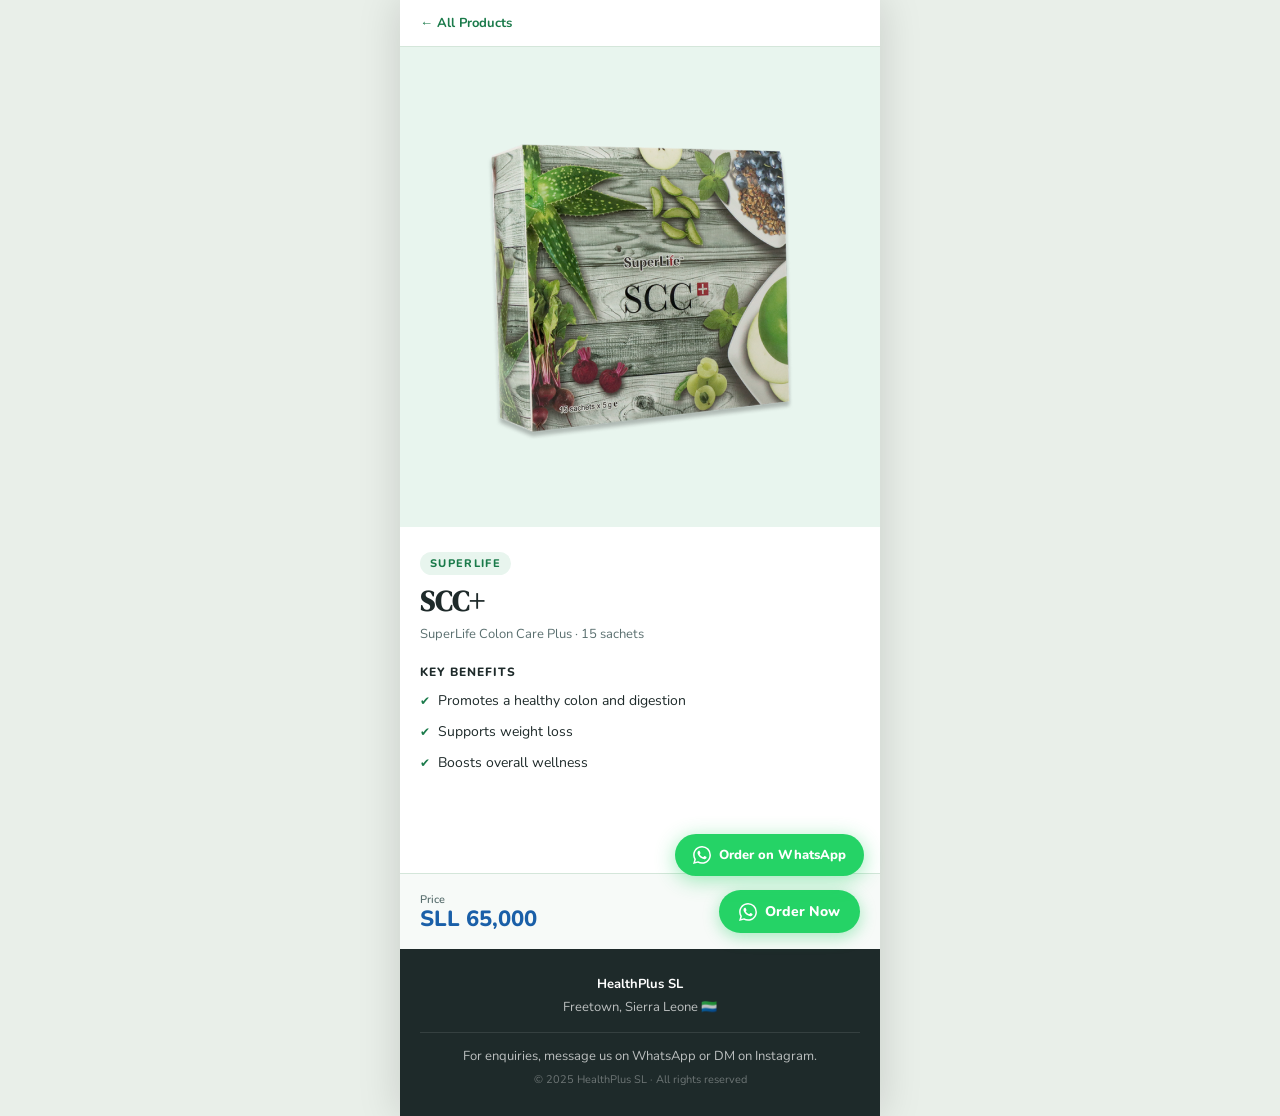
==== products/scc-plus.html @ d11a072e "Add product pages for SNC, SRC, and STC30 with detailed descriptions and ordering options" ====
<!DOCTYPE html>
<html lang="en">
<head>
  <meta charset="UTF-8" />
  <meta name="viewport" content="width=device-width, initial-scale=1.0" />
  <title>SCC+ — SuperLife Colon Care Plus | HealthPlus SL</title>

  <meta name="description" content="SuperLife SCC+ promotes a healthy colon, supports digestion, and aids weight loss. Order from Mariama S. Bah on WhatsApp in Sierra Leone." />
  <meta name="robots" content="index, follow" />
  <link rel="canonical" href="https://mariamasajorbah.netlify.app/products/scc-plus.html" />

  <meta property="og:type" content="product" />
  <meta property="og:url" content="https://mariamasajorbah.netlify.app/products/scc-plus.html" />
  <meta property="og:title" content="SCC+ — SuperLife Colon Care Plus | HealthPlus SL" />
  <meta property="og:description" content="Promotes a healthy colon and digestion, supports weight loss, and boosts overall wellness. SLL 65,000. Order on WhatsApp." />
  <meta property="og:image" content="https://mariamasajorbah.netlify.app/public/images/products/SCC+.png" />
  <meta property="og:image:width" content="800" />
  <meta property="og:image:height" content="800" />
  <meta property="og:site_name" content="HealthPlus SL" />

  <meta name="twitter:card" content="summary_large_image" />
  <meta name="twitter:title" content="SCC+ — SuperLife Colon Care Plus | HealthPlus SL" />
  <meta name="twitter:description" content="Promotes a healthy colon and digestion, supports weight loss, and boosts overall wellness. SLL 65,000." />
  <meta name="twitter:image" content="https://mariamasajorbah.netlify.app/public/images/products/SCC+.png" />

  <link rel="preconnect" href="https://fonts.googleapis.com" />
  <link rel="preconnect" href="https://fonts.gstatic.com" crossorigin />
  <link href="https://fonts.googleapis.com/css2?family=DM+Serif+Display:ital@0;1&family=Nunito:wght@400;500;600;700;800&display=swap" rel="stylesheet" />
  <link rel="stylesheet" href="/assets/style.css" />

  <style>
    .prod-nav {
      display: flex;
      align-items: center;
      padding: 14px 20px;
      background: var(--white);
      border-bottom: 1px solid var(--border);
      position: sticky;
      top: 0;
      z-index: 10;
    }
    .prod-nav-back {
      display: inline-flex;
      align-items: center;
      gap: 6px;
      font-size: 13px;
      font-weight: 700;
      color: var(--green);
      text-decoration: none;
    }
    .prod-nav-back:hover { color: var(--green-dark); }
    .prod-hero {
      width: 100%;
      aspect-ratio: 1 / 1;
      background: var(--green-light);
      overflow: hidden;
    }
    .prod-hero img {
      width: 100%;
      height: 100%;
      object-fit: contain;
      display: block;
      padding: 24px;
    }
    .prod-info {
      padding: 24px 20px 100px;
      background: var(--white);
    }
    .prod-brand {
      display: inline-block;
      font-size: 11px;
      font-weight: 800;
      letter-spacing: 0.12em;
      text-transform: uppercase;
      color: var(--green);
      background: var(--green-light);
      padding: 4px 10px;
      border-radius: 20px;
      margin-bottom: 10px;
    }
    .prod-title {
      font-family: 'DM Serif Display', serif;
      font-size: 28px;
      color: var(--charcoal);
      line-height: 1.2;
      margin-bottom: 6px;
    }
    .prod-subtitle {
      font-size: 13px;
      color: var(--muted);
      margin-bottom: 20px;
      line-height: 1.5;
    }
    .prod-benefits-heading {
      font-size: 12px;
      font-weight: 800;
      letter-spacing: 0.08em;
      text-transform: uppercase;
      color: var(--charcoal);
      margin-bottom: 10px;
    }
    .prod-benefits {
      list-style: none;
      display: flex;
      flex-direction: column;
      gap: 10px;
    }
    .prod-benefits li {
      display: flex;
      align-items: flex-start;
      gap: 8px;
      font-size: 14px;
      color: var(--charcoal);
      line-height: 1.5;
    }
    .prod-benefits li::before {
      content: '✔';
      color: var(--green);
      font-size: 12px;
      flex-shrink: 0;
      margin-top: 2px;
    }
    .prod-order {
      padding: 16px 20px;
      background: var(--off-white);
      border-top: 1px solid var(--border);
      display: flex;
      align-items: center;
      justify-content: space-between;
      gap: 12px;
      position: sticky;
      bottom: 0;
    }
    .prod-price-label {
      font-size: 11px;
      color: var(--muted);
      font-weight: 600;
    }
    .prod-price {
      font-size: 22px;
      font-weight: 800;
      color: var(--blue);
      line-height: 1.1;
    }
    .prod-wa-btn {
      display: inline-flex;
      align-items: center;
      gap: 8px;
      background: var(--wa-green);
      color: #fff;
      font-family: 'Nunito', sans-serif;
      font-size: 14px;
      font-weight: 800;
      padding: 12px 20px;
      border-radius: 50px;
      text-decoration: none;
      box-shadow: 0 4px 16px rgba(37,211,102,0.4);
      transition: transform 0.2s, box-shadow 0.2s;
      white-space: nowrap;
    }
    .prod-wa-btn:hover {
      transform: translateY(-2px);
      box-shadow: 0 6px 24px rgba(37,211,102,0.5);
    }
  </style>
</head>
<body>

<div class="float-wa">
  <a href="https://wa.me/+23200000000" target="_blank" rel="noopener">
    <svg width="18" height="18" viewBox="0 0 24 24" fill="white"><path d="M17.472 14.382c-.297-.149-1.758-.867-2.03-.967-.273-.099-.471-.148-.67.15-.197.297-.767.966-.94 1.164-.173.199-.347.223-.644.075-.297-.15-1.255-.463-2.39-1.475-.883-.788-1.48-1.761-1.653-2.059-.173-.297-.018-.458.13-.606.134-.133.298-.347.446-.52.149-.174.198-.298.298-.497.099-.198.05-.371-.025-.52-.075-.149-.669-1.612-.916-2.207-.242-.579-.487-.5-.669-.51-.173-.008-.371-.01-.57-.01-.198 0-.52.074-.792.372-.272.297-1.04 1.016-1.04 2.479 0 1.462 1.065 2.875 1.213 3.074.149.198 2.096 3.2 5.077 4.487.709.306 1.262.489 1.694.625.712.227 1.36.195 1.871.118.571-.085 1.758-.719 2.006-1.413.248-.694.248-1.289.173-1.413-.074-.124-.272-.198-.57-.347m-5.421 7.403h-.004a9.87 9.87 0 01-5.031-1.378l-.361-.214-3.741.982.998-3.648-.235-.374a9.86 9.86 0 01-1.51-5.26c.001-5.45 4.436-9.884 9.888-9.884 2.64 0 5.122 1.03 6.988 2.898a9.825 9.825 0 012.893 6.994c-.003 5.45-4.437 9.884-9.885 9.884m8.413-18.297A11.815 11.815 0 0012.05 0C5.495 0 .16 5.335.157 11.892c0 2.096.547 4.142 1.588 5.945L.057 24l6.305-1.654a11.882 11.882 0 005.683 1.448h.005c6.554 0 11.89-5.335 11.893-11.893a11.821 11.821 0 00-3.48-8.413z"/></svg>
    Order on WhatsApp
  </a>
</div>

<div class="page">

  <nav class="prod-nav">
    <a href="/" class="prod-nav-back">← All Products</a>
  </nav>

  <div class="prod-hero">
    <img src="/public/images/products/SCC+.png" alt="SuperLife SCC+" onerror="this.src='https://placehold.co/480x480/e8f5ee/1a7a4a?text=SCC%2B'" />
  </div>

  <section class="prod-info">
    <div class="prod-brand">SuperLife</div>
    <h1 class="prod-title">SCC+</h1>
    <p class="prod-subtitle">SuperLife Colon Care Plus &middot; 15 sachets</p>

    <div class="prod-benefits-heading">Key Benefits</div>
    <ul class="prod-benefits">
      <li>Promotes a healthy colon and digestion</li>
      <li>Supports weight loss</li>
      <li>Boosts overall wellness</li>
    </ul>
  </section>

  <div class="prod-order">
    <div>
      <div class="prod-price-label">Price</div>
      <div class="prod-price">SLL 65,000</div>
    </div>
    <a href="https://wa.me/+23200000000?text=Hi%2C%20I%20want%20to%20order%20SCC%2B%20-%20SuperLife%20Colon%20Care%20Plus" class="prod-wa-btn" target="_blank" rel="noopener">
      <svg width="18" height="18" viewBox="0 0 24 24" fill="white"><path d="M17.472 14.382c-.297-.149-1.758-.867-2.03-.967-.273-.099-.471-.148-.67.15-.197.297-.767.966-.94 1.164-.173.199-.347.223-.644.075-.297-.15-1.255-.463-2.39-1.475-.883-.788-1.48-1.761-1.653-2.059-.173-.297-.018-.458.13-.606.134-.133.298-.347.446-.52.149-.174.198-.298.298-.497.099-.198.05-.371-.025-.52-.075-.149-.669-1.612-.916-2.207-.242-.579-.487-.5-.669-.51-.173-.008-.371-.01-.57-.01-.198 0-.52.074-.792.372-.272.297-1.04 1.016-1.04 2.479 0 1.462 1.065 2.875 1.213 3.074.149.198 2.096 3.2 5.077 4.487.709.306 1.262.489 1.694.625.712.227 1.36.195 1.871.118.571-.085 1.758-.719 2.006-1.413.248-.694.248-1.289.173-1.413-.074-.124-.272-.198-.57-.347m-5.421 7.403h-.004a9.87 9.87 0 01-5.031-1.378l-.361-.214-3.741.982.998-3.648-.235-.374a9.86 9.86 0 01-1.51-5.26c.001-5.45 4.436-9.884 9.888-9.884 2.64 0 5.122 1.03 6.988 2.898a9.825 9.825 0 012.893 6.994c-.003 5.45-4.437 9.884-9.885 9.884m8.413-18.297A11.815 11.815 0 0012.05 0C5.495 0 .16 5.335.157 11.892c0 2.096.547 4.142 1.588 5.945L.057 24l6.305-1.654a11.882 11.882 0 005.683 1.448h.005c6.554 0 11.89-5.335 11.893-11.893a11.821 11.821 0 00-3.48-8.413z"/></svg>
      Order Now
    </a>
  </div>

  <footer>
    <strong>HealthPlus SL</strong><br />
    Freetown, Sierra Leone 🇸🇱<br />
    <hr class="footer-divider" />
    For enquiries, message us on WhatsApp or DM on Instagram.<br />
    <span style="font-size:11px; opacity:0.5;">© 2025 HealthPlus SL · All rights reserved</span>
  </footer>

</div>
</body>
</html>
---- assets/style.css ----
/* ── CSS Variables ── */
    :root {
      --green:       #1a7a4a;
      --green-dark:  #125c37;
      --green-light: #e8f5ee;
      --blue:        #1a5fa8;
      --blue-dark:   #104585;
      --blue-light:  #e8f1fb;
      --white:       #ffffff;
      --off-white:   #f7faf8;
      --charcoal:    #1e2a2a;
      --muted:       #5a6f6f;
      --border:      #d4e6da;
      --shadow:      rgba(26, 122, 74, 0.12);
      --wa-green:    #25d366;
      --radius:      14px;
      --radius-sm:   8px;
    }

    /* ── Reset & Base ── */
    *, *::before, *::after { box-sizing: border-box; margin: 0; padding: 0; }
    html { scroll-behavior: smooth; }
    body {
      font-family: 'Nunito', sans-serif;
      background: #e9efe9;
      color: var(--charcoal);
      display: flex;
      flex-direction: column;
      align-items: center;
      min-height: 100vh;
    }

    /* ── Page Shell ── */
    .page {
      width: 100%;
      max-width: 480px;
      background: var(--white);
      position: relative;
      overflow-x: hidden;
      box-shadow: 0 0 40px rgba(0,0,0,0.15);
    }

    /* ── Section Spacing ── */
    section { padding: 36px 20px; }
    section + section { border-top: 1px solid var(--border); }

    .section-label {
      display: inline-block;
      font-size: 11px;
      font-weight: 800;
      letter-spacing: 0.12em;
      text-transform: uppercase;
      color: var(--green);
      background: var(--green-light);
      padding: 4px 10px;
      border-radius: 20px;
      margin-bottom: 10px;
    }

    .section-title {
      font-family: 'DM Serif Display', serif;
      font-size: 24px;
      color: var(--charcoal);
      line-height: 1.2;
      margin-bottom: 6px;
    }

    .section-sub {
      font-size: 14px;
      color: var(--muted);
      line-height: 1.6;
      margin-bottom: 24px;
    }

    /* ═══════════════════════════════════════
       HERO
    ═══════════════════════════════════════ */
    .hero {
      background: linear-gradient(145deg, var(--green-dark) 0%, var(--green) 55%, var(--blue) 100%);
      padding: 0;
      border: none;
      position: relative;
      overflow: hidden;
    }

    .hero::before {
      content: '';
      position: absolute;
      top: -60px; right: -60px;
      width: 220px; height: 220px;
      border-radius: 50%;
      background: rgba(255,255,255,0.06);
    }

    .hero::after {
      content: '';
      position: absolute;
      bottom: -40px; left: -40px;
      width: 160px; height: 160px;
      border-radius: 50%;
      background: rgba(255,255,255,0.05);
    }

    .hero-inner {
      position: relative;
      z-index: 1;
      padding: 40px 24px 32px;
    }

    .hero-badge {
      display: inline-flex;
      align-items: center;
      gap: 6px;
      background: rgba(255,255,255,0.18);
      border: 1px solid rgba(255,255,255,0.3);
      border-radius: 20px;
      padding: 5px 12px;
      font-size: 12px;
      font-weight: 700;
      color: #fff;
      margin-bottom: 18px;
      backdrop-filter: blur(4px);
    }

    .hero-badge span { font-size: 14px; }

    .hero h1 {
      font-family: 'DM Serif Display', serif;
      font-size: 34px;
      color: #fff;
      line-height: 1.15;
      margin-bottom: 10px;
    }

    .hero h1 em {
      font-style: italic;
      color: #a8f0c8;
    }

    .hero p {
      font-size: 14px;
      color: rgba(255,255,255,0.85);
      line-height: 1.65;
      margin-bottom: 24px;
      max-width: 340px;
    }

    .hero-trust {
      display: flex;
      gap: 10px;
      flex-wrap: wrap;
    }

    .trust-chip {
      display: flex;
      align-items: center;
      gap: 5px;
      background: rgba(255,255,255,0.14);
      border: 1px solid rgba(255,255,255,0.25);
      border-radius: 20px;
      padding: 5px 12px;
      font-size: 12px;
      font-weight: 600;
      color: #fff;
    }

    /* ═══════════════════════════════════════
       SELLER PROFILE
    ═══════════════════════════════════════ */
    .profile { background: var(--blue-light); }

    .profile-card {
      display: flex;
      gap: 16px;
      align-items: flex-start;
    }

    .profile-avatar {
      flex-shrink: 0;
      width: 88px;
      height: 88px;
      border-radius: 50%;
      object-fit: cover;
      border: 3px solid var(--green);
      box-shadow: 0 4px 16px rgba(26,122,74,0.2);
    }

    .profile-info { flex: 1; }

    .profile-name {
      font-family: 'DM Serif Display', serif;
      font-size: 20px;
      color: var(--charcoal);
      margin-bottom: 2px;
    }

    .profile-role {
      font-size: 12px;
      font-weight: 700;
      color: var(--green);
      letter-spacing: 0.05em;
      text-transform: uppercase;
      margin-bottom: 8px;
    }

    .profile-bio {
      font-size: 13.5px;
      color: var(--muted);
      line-height: 1.6;
      margin-bottom: 12px;
      padding-right: 10px;
    }

    .profile-socials {
      display: flex;
      gap: 8px;
      flex-wrap: wrap;
    }

    .social-link {
      display: inline-flex;
      align-items: center;
      gap: 5px;
      padding: 5px 12px;
      border-radius: 20px;
      font-size: 12px;
      font-weight: 700;
      text-decoration: none;
      transition: opacity 0.2s;
    }

    .social-link:hover { opacity: 0.8; }

    .social-link.instagram {
      background: linear-gradient(135deg, #f09433, #e6683c, #dc2743, #cc2366, #bc1888);
      color: #fff;
    }

    .social-link.facebook {
      background: #1877f2;
      color: #fff;
    }

    /* ═══════════════════════════════════════
       PRODUCTS
    ═══════════════════════════════════════ */
    .products { background: var(--off-white); }

    .product-grid {
      display: grid;
      grid-template-columns: 1fr 1fr;
      gap: 14px;
    }

    .product-card {
      background: var(--white);
      border-radius: var(--radius);
      overflow: hidden;
      box-shadow: 0 2px 12px var(--shadow);
      border: 1px solid var(--border);
      transition: transform 0.2s, box-shadow 0.2s;
    }

    .product-card:active { transform: scale(0.97); }

    .product-img-wrap {
      position: relative;
      width: 100%;
      aspect-ratio: 1 / 1;
      overflow: hidden;
      background: var(--green-light);
    }

    .product-img-wrap img {
      width: 100%;
      height: 100%;
      object-fit: cover;
      display: block;
    }

    .product-badge {
      position: absolute;
      top: 8px; left: 8px;
      background: var(--green);
      color: #fff;
      font-size: 10px;
      font-weight: 800;
      padding: 3px 8px;
      border-radius: 20px;
      letter-spacing: 0.05em;
    }

    .product-body { padding: 12px; }

    .product-name {
      font-size: 13px;
      font-weight: 800;
      color: var(--charcoal);
      margin-bottom: 4px;
      line-height: 1.3;
    }

    .product-desc {
      font-size: 11.5px;
      color: var(--muted);
      line-height: 1.5;
      margin-bottom: 8px;
    }

    .product-footer {
      display: flex;
      align-items: center;
      justify-content: space-between;
    }

    .product-price {
      font-size: 14px;
      font-weight: 800;
      color: var(--blue);
    }

    .product-order-btn {
      background: var(--green);
      color: #fff;
      font-size: 10px;
      font-weight: 800;
      padding: 5px 10px;
      border-radius: 20px;
      text-decoration: none;
      border: none;
      cursor: pointer;
      transition: background 0.2s;
    }

    .product-order-btn:hover { background: var(--green-dark); }

    /* ═══════════════════════════════════════
       REVIEWS
    ═══════════════════════════════════════ */
    .reviews { background: var(--white); }

    .reviews-stack { display: flex; flex-direction: column; gap: 20px; }

    /* Screenshot */
    .review-card {
      border-radius: var(--radius);
      overflow: hidden;
      border: 1px solid var(--border);
      box-shadow: 0 2px 10px rgba(0,0,0,0.06);
    }

    .review-card-header {
      display: flex;
      align-items: center;
      gap: 8px;
      padding: 10px 14px;
      background: var(--green-light);
      border-bottom: 1px solid var(--border);
    }

    .review-type-icon {
      width: 28px; height: 28px;
      border-radius: 50%;
      background: var(--green);
      color: #fff;
      display: flex; align-items: center; justify-content: center;
      font-size: 13px;
    }

    .review-type-label {
      font-size: 12px;
      font-weight: 700;
      color: var(--green-dark);
    }

    .review-screenshot {
      width: 100%;
      display: block;
      cursor: pointer;
      transition: opacity 0.2s;
    }

    .review-screenshot:hover { opacity: 0.92; }

    /* Stars */
    .stars { color: #f5a623; font-size: 14px; letter-spacing: 1px; }

    /* Text review */
    .review-text-card {
      background: var(--off-white);
      border-radius: var(--radius);
      padding: 16px;
      border: 1px solid var(--border);
      position: relative;
    }

    .review-text-card::before {
      content: '"';
      font-family: 'DM Serif Display', serif;
      font-size: 64px;
      color: var(--green-light);
      position: absolute;
      top: -8px; left: 12px;
      line-height: 1;
      pointer-events: none;
    }

    .review-text-body {
      font-size: 14px;
      color: var(--charcoal);
      line-height: 1.65;
      margin-bottom: 12px;
      position: relative;
      z-index: 1;
    }

    .review-author {
      display: flex;
      align-items: center;
      gap: 10px;
    }

    .review-author-avatar {
      width: 36px; height: 36px;
      border-radius: 50%;
      background: var(--green);
      color: #fff;
      font-size: 14px;
      font-weight: 800;
      display: flex; align-items: center; justify-content: center;
    }

    .review-author-name {
      font-size: 13px;
      font-weight: 700;
      color: var(--charcoal);
    }

    .review-author-loc {
      font-size: 11px;
      color: var(--muted);
    }

    /* Video embed */
    .video-wrap {
      position: relative;
      width: 100%;
      aspect-ratio: 16/9;
      background: #000;
      border-radius: 0 0 var(--radius) var(--radius);
      overflow: hidden;
    }

    .video-wrap iframe {
      width: 100%; height: 100%;
      border: none;
      display: block;
    }

    /* Voice note screencast */
    .screencast-wrap {
      position: relative;
      width: 100%;
      aspect-ratio: 9/16;
      background: #000;
      overflow: hidden;
      border-radius: 0 0 var(--radius) var(--radius);
      max-height: 360px;
    }

    .screencast-wrap video,
    .screencast-wrap img {
      width: 100%; height: 100%;
      object-fit: cover;
      display: block;
    }

    .screencast-placeholder {
      width: 100%; height: 100%;
      display: flex;
      flex-direction: column;
      align-items: center;
      justify-content: center;
      gap: 8px;
      background: linear-gradient(160deg, #1e2a2a, #2a3f2a);
      color: rgba(255,255,255,0.6);
      font-size: 13px;
      text-align: center;
      padding: 20px;
    }

    .screencast-placeholder .play-icon {
      width: 52px; height: 52px;
      border-radius: 50%;
      background: rgba(255,255,255,0.12);
      border: 2px solid rgba(255,255,255,0.3);
      display: flex; align-items: center; justify-content: center;
      font-size: 20px;
      margin-bottom: 4px;
    }

    /* ═══════════════════════════════════════
       BOTTOM CTA
    ═══════════════════════════════════════ */
    .cta-section {
      background: linear-gradient(145deg, var(--green-dark), var(--green));
      text-align: center;
      padding: 40px 24px;
    }

    .cta-section .section-label {
      background: rgba(255,255,255,0.15);
      color: #a8f0c8;
    }

    .cta-section .section-title {
      color: #fff;
      font-size: 28px;
      margin-bottom: 10px;
    }

    .cta-section .section-sub {
      color: rgba(255,255,255,0.8);
      margin-bottom: 28px;
    }

    .wa-btn {
      display: inline-flex;
      align-items: center;
      justify-content: center;
      gap: 10px;
      background: var(--wa-green);
      color: #fff;
      font-family: 'Nunito', sans-serif;
      font-size: 16px;
      font-weight: 800;
      padding: 16px 32px;
      border-radius: 50px;
      text-decoration: none;
      box-shadow: 0 6px 24px rgba(37,211,102,0.4);
      transition: transform 0.2s, box-shadow 0.2s;
      letter-spacing: 0.02em;
    }

    .wa-btn:hover {
      transform: translateY(-2px);
      box-shadow: 0 10px 32px rgba(37,211,102,0.5);
    }

    .wa-btn:active { transform: scale(0.97); }

    .wa-btn svg { flex-shrink: 0; }

    .cta-note {
      margin-top: 14px;
      font-size: 12px;
      color: rgba(255,255,255,0.6);
    }

    /* ═══════════════════════════════════════
       FLOATING WA BUTTON
    ═══════════════════════════════════════ */
    .float-wa {
      position: fixed;
      bottom: 24px;
      right: 50%;
      transform: translateX(50%);
      max-width: 480px;
      width: calc(100% - 48px);
      z-index: 999;
      pointer-events: none;
    }

    /* Align to right within page */
    @media (min-width: 480px) {
      .float-wa { right: calc(50% - 240px + 16px); transform: none; }
    }

    .float-wa a {
      pointer-events: all;
      float: right;
      display: flex;
      align-items: center;
      gap: 8px;
      background: var(--wa-green);
      color: #fff;
      font-size: 13px;
      font-weight: 800;
      padding: 12px 18px;
      border-radius: 50px;
      text-decoration: none;
      box-shadow: 0 4px 20px rgba(37,211,102,0.45);
      animation: floatPulse 2.5s ease-in-out infinite;
    }

    @keyframes floatPulse {
      0%, 100% { box-shadow: 0 4px 20px rgba(37,211,102,0.45); }
      50%       { box-shadow: 0 6px 30px rgba(37,211,102,0.65); }
    }

    /* ═══════════════════════════════════════
       FOOTER
    ═══════════════════════════════════════ */
    footer {
      background: var(--charcoal);
      color: rgba(255,255,255,0.7);
      text-align: center;
      padding: 24px 20px;
      font-size: 13px;
      line-height: 1.8;
    }

    footer strong { color: #fff; }

    footer .footer-divider {
      border: none;
      border-top: 1px solid rgba(255,255,255,0.1);
      margin: 12px 0;
    }

    /* ═══════════════════════════════════════
       LIGHTBOX
    ═══════════════════════════════════════ */
    .lightbox {
      display: none;
      position: fixed;
      inset: 0;
      background: rgba(0,0,0,0.88);
      z-index: 9999;
      align-items: center;
      justify-content: center;
      padding: 20px;
    }

    .lightbox.open { display: flex; }

    .lightbox img {
      max-width: 100%;
      max-height: 90vh;
      border-radius: var(--radius);
      object-fit: contain;
    }

    .lightbox-close {
      position: absolute;
      top: 16px; right: 16px;
      background: rgba(255,255,255,0.15);
      border: none;
      color: #fff;
      width: 36px; height: 36px;
      border-radius: 50%;
      font-size: 20px;
      cursor: pointer;
      display: flex; align-items: center; justify-content: center;
    }

    /* ═══════════════════════════════════════
       ANIMATIONS
    ═══════════════════════════════════════ */
    @keyframes fadeUp {
      from { opacity: 0; transform: translateY(20px); }
      to   { opacity: 1; transform: translateY(0); }
    }

    .hero-inner > * {
      animation: fadeUp 0.6s ease both;
    }

    .hero-inner > *:nth-child(1) { animation-delay: 0.05s; }
    .hero-inner > *:nth-child(2) { animation-delay: 0.15s; }
    .hero-inner > *:nth-child(3) { animation-delay: 0.25s; }
    .hero-inner > *:nth-child(4) { animation-delay: 0.35s; }

    /* ═══════════════════════════════════════
       RESPONSIVE — small phones
    ═══════════════════════════════════════ */
    @media (max-width: 360px) {
      .hero h1 { font-size: 28px; }
      .product-grid { gap: 10px; }
      .product-name { font-size: 12px; }
      .product-price { font-size: 13px; }
    }

    .product-read-more {
      display: inline-block;
      font-size: 11px;
      font-weight: 700;
      color: var(--green);
      text-decoration: none;
      margin-bottom: 8px;
    }
    .product-read-more:hover { text-decoration: underline; }
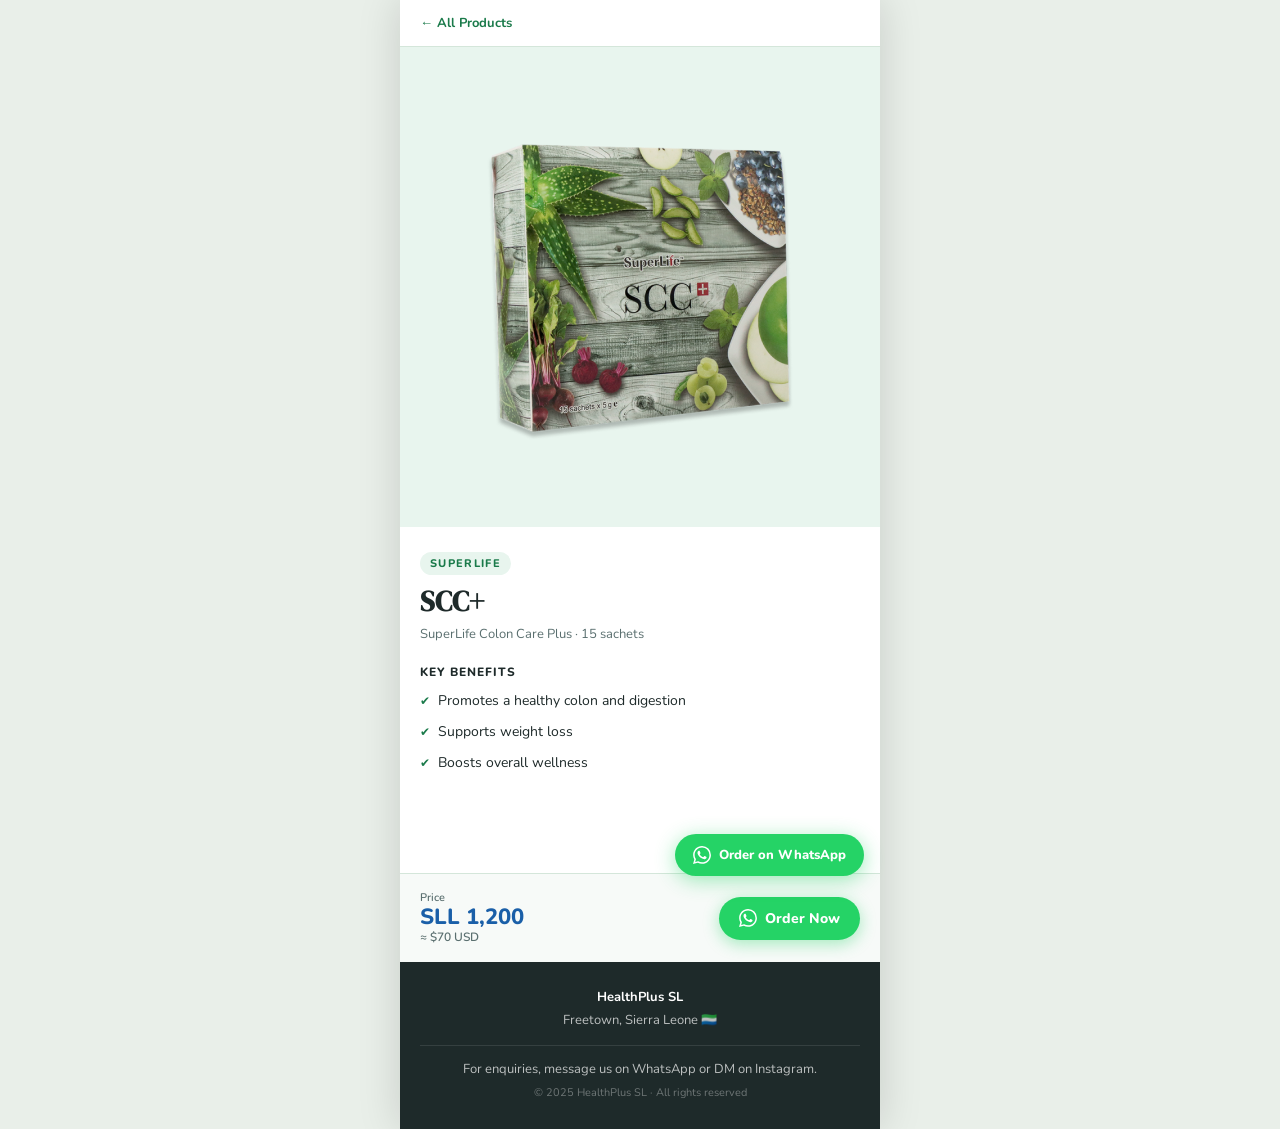
==== commit 7c139f7d: "Refactor code structure for improved readability and maintainability" ====
--- a/products/scc-plus.html
+++ b/products/scc-plus.html
@@ -142,6 +142,12 @@
       color: var(--blue);
       line-height: 1.1;
     }
+    .prod-price-usd {
+      font-size: 12px;
+      font-weight: 600;
+      color: var(--muted);
+      line-height: 1.4;
+    }
     .prod-wa-btn {
       display: inline-flex;
       align-items: center;
@@ -167,7 +173,7 @@
 <body>
 
 <div class="float-wa">
-  <a href="https://wa.me/+23200000000" target="_blank" rel="noopener">
+  <a href="https://wa.me/23233000537" target="_blank" rel="noopener">
     <svg width="18" height="18" viewBox="0 0 24 24" fill="white"><path d="M17.472 14.382c-.297-.149-1.758-.867-2.03-.967-.273-.099-.471-.148-.67.15-.197.297-.767.966-.94 1.164-.173.199-.347.223-.644.075-.297-.15-1.255-.463-2.39-1.475-.883-.788-1.48-1.761-1.653-2.059-.173-.297-.018-.458.13-.606.134-.133.298-.347.446-.52.149-.174.198-.298.298-.497.099-.198.05-.371-.025-.52-.075-.149-.669-1.612-.916-2.207-.242-.579-.487-.5-.669-.51-.173-.008-.371-.01-.57-.01-.198 0-.52.074-.792.372-.272.297-1.04 1.016-1.04 2.479 0 1.462 1.065 2.875 1.213 3.074.149.198 2.096 3.2 5.077 4.487.709.306 1.262.489 1.694.625.712.227 1.36.195 1.871.118.571-.085 1.758-.719 2.006-1.413.248-.694.248-1.289.173-1.413-.074-.124-.272-.198-.57-.347m-5.421 7.403h-.004a9.87 9.87 0 01-5.031-1.378l-.361-.214-3.741.982.998-3.648-.235-.374a9.86 9.86 0 01-1.51-5.26c.001-5.45 4.436-9.884 9.888-9.884 2.64 0 5.122 1.03 6.988 2.898a9.825 9.825 0 012.893 6.994c-.003 5.45-4.437 9.884-9.885 9.884m8.413-18.297A11.815 11.815 0 0012.05 0C5.495 0 .16 5.335.157 11.892c0 2.096.547 4.142 1.588 5.945L.057 24l6.305-1.654a11.882 11.882 0 005.683 1.448h.005c6.554 0 11.89-5.335 11.893-11.893a11.821 11.821 0 00-3.48-8.413z"/></svg>
     Order on WhatsApp
   </a>
@@ -199,9 +205,10 @@
   <div class="prod-order">
     <div>
       <div class="prod-price-label">Price</div>
-      <div class="prod-price">SLL 65,000</div>
+      <div class="prod-price">SLL 1,200</div>
+      <div class="prod-price-usd">≈ $70 USD</div>
     </div>
-    <a href="https://wa.me/+23200000000?text=Hi%2C%20I%20want%20to%20order%20SCC%2B%20-%20SuperLife%20Colon%20Care%20Plus" class="prod-wa-btn" target="_blank" rel="noopener">
+    <a href="https://wa.me/23233000537?text=Hi%2C%20I%20want%20to%20order%20SCC%2B%20-%20SuperLife%20Colon%20Care%20Plus" class="prod-wa-btn" target="_blank" rel="noopener">
       <svg width="18" height="18" viewBox="0 0 24 24" fill="white"><path d="M17.472 14.382c-.297-.149-1.758-.867-2.03-.967-.273-.099-.471-.148-.67.15-.197.297-.767.966-.94 1.164-.173.199-.347.223-.644.075-.297-.15-1.255-.463-2.39-1.475-.883-.788-1.48-1.761-1.653-2.059-.173-.297-.018-.458.13-.606.134-.133.298-.347.446-.52.149-.174.198-.298.298-.497.099-.198.05-.371-.025-.52-.075-.149-.669-1.612-.916-2.207-.242-.579-.487-.5-.669-.51-.173-.008-.371-.01-.57-.01-.198 0-.52.074-.792.372-.272.297-1.04 1.016-1.04 2.479 0 1.462 1.065 2.875 1.213 3.074.149.198 2.096 3.2 5.077 4.487.709.306 1.262.489 1.694.625.712.227 1.36.195 1.871.118.571-.085 1.758-.719 2.006-1.413.248-.694.248-1.289.173-1.413-.074-.124-.272-.198-.57-.347m-5.421 7.403h-.004a9.87 9.87 0 01-5.031-1.378l-.361-.214-3.741.982.998-3.648-.235-.374a9.86 9.86 0 01-1.51-5.26c.001-5.45 4.436-9.884 9.888-9.884 2.64 0 5.122 1.03 6.988 2.898a9.825 9.825 0 012.893 6.994c-.003 5.45-4.437 9.884-9.885 9.884m8.413-18.297A11.815 11.815 0 0012.05 0C5.495 0 .16 5.335.157 11.892c0 2.096.547 4.142 1.588 5.945L.057 24l6.305-1.654a11.882 11.882 0 005.683 1.448h.005c6.554 0 11.89-5.335 11.893-11.893a11.821 11.821 0 00-3.48-8.413z"/></svg>
       Order Now
     </a>
--- a/assets/style.css
+++ b/assets/style.css
@@ -313,10 +313,24 @@
       justify-content: space-between;
     }
 
+    .product-prices {
+      display: flex;
+      flex-direction: column;
+      gap: 1px;
+    }
+
     .product-price {
-      font-size: 14px;
+      font-size: 13px;
       font-weight: 800;
       color: var(--blue);
+      line-height: 1.2;
+    }
+
+    .product-price-usd {
+      font-size: 10.5px;
+      font-weight: 600;
+      color: var(--muted);
+      line-height: 1.2;
     }
 
     .product-order-btn {
@@ -489,6 +503,25 @@
       padding: 20px;
     }
 
+    /* Photo testimonial grid */
+    .review-photos-grid {
+      display: grid;
+      grid-template-columns: repeat(2, 1fr);
+      gap: 6px;
+      background: var(--green-light);
+    }
+
+    .review-photos-grid img {
+      width: 100%;
+      aspect-ratio: 1 / 1;
+      object-fit: cover;
+      cursor: pointer;
+      display: block;
+      transition: opacity 0.2s;
+    }
+
+    .review-photos-grid img:hover { opacity: 0.88; }
+
     .screencast-placeholder .play-icon {
       width: 52px; height: 52px;
       border-radius: 50%;
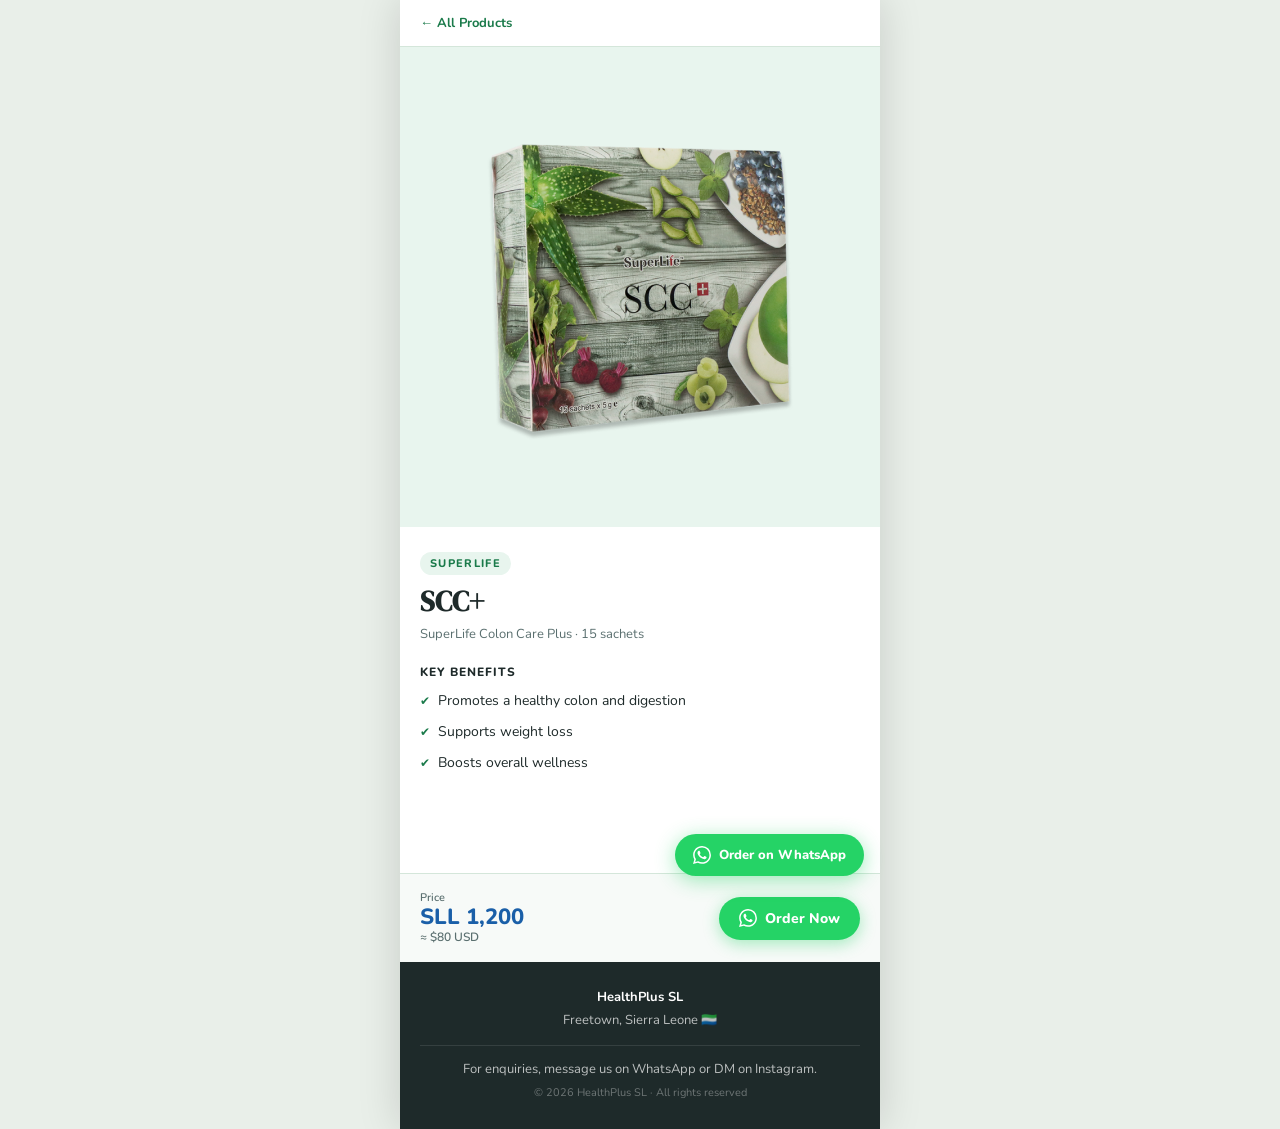
==== commit 64174e45: "Update product prices and descriptions for improved accuracy and clarity" ====
--- a/products/scc-plus.html
+++ b/products/scc-plus.html
@@ -206,7 +206,7 @@
     <div>
       <div class="prod-price-label">Price</div>
       <div class="prod-price">SLL 1,200</div>
-      <div class="prod-price-usd">≈ $70 USD</div>
+      <div class="prod-price-usd">≈ $80 USD</div>
     </div>
     <a href="https://wa.me/23233000537?text=Hi%2C%20I%20want%20to%20order%20SCC%2B%20-%20SuperLife%20Colon%20Care%20Plus" class="prod-wa-btn" target="_blank" rel="noopener">
       <svg width="18" height="18" viewBox="0 0 24 24" fill="white"><path d="M17.472 14.382c-.297-.149-1.758-.867-2.03-.967-.273-.099-.471-.148-.67.15-.197.297-.767.966-.94 1.164-.173.199-.347.223-.644.075-.297-.15-1.255-.463-2.39-1.475-.883-.788-1.48-1.761-1.653-2.059-.173-.297-.018-.458.13-.606.134-.133.298-.347.446-.52.149-.174.198-.298.298-.497.099-.198.05-.371-.025-.52-.075-.149-.669-1.612-.916-2.207-.242-.579-.487-.5-.669-.51-.173-.008-.371-.01-.57-.01-.198 0-.52.074-.792.372-.272.297-1.04 1.016-1.04 2.479 0 1.462 1.065 2.875 1.213 3.074.149.198 2.096 3.2 5.077 4.487.709.306 1.262.489 1.694.625.712.227 1.36.195 1.871.118.571-.085 1.758-.719 2.006-1.413.248-.694.248-1.289.173-1.413-.074-.124-.272-.198-.57-.347m-5.421 7.403h-.004a9.87 9.87 0 01-5.031-1.378l-.361-.214-3.741.982.998-3.648-.235-.374a9.86 9.86 0 01-1.51-5.26c.001-5.45 4.436-9.884 9.888-9.884 2.64 0 5.122 1.03 6.988 2.898a9.825 9.825 0 012.893 6.994c-.003 5.45-4.437 9.884-9.885 9.884m8.413-18.297A11.815 11.815 0 0012.05 0C5.495 0 .16 5.335.157 11.892c0 2.096.547 4.142 1.588 5.945L.057 24l6.305-1.654a11.882 11.882 0 005.683 1.448h.005c6.554 0 11.89-5.335 11.893-11.893a11.821 11.821 0 00-3.48-8.413z"/></svg>
@@ -219,7 +219,7 @@
     Freetown, Sierra Leone 🇸🇱<br />
     <hr class="footer-divider" />
     For enquiries, message us on WhatsApp or DM on Instagram.<br />
-    <span style="font-size:11px; opacity:0.5;">© 2025 HealthPlus SL · All rights reserved</span>
+    <span style="font-size:11px; opacity:0.5;">© 2026 HealthPlus SL · All rights reserved</span>
   </footer>
 
 </div>
